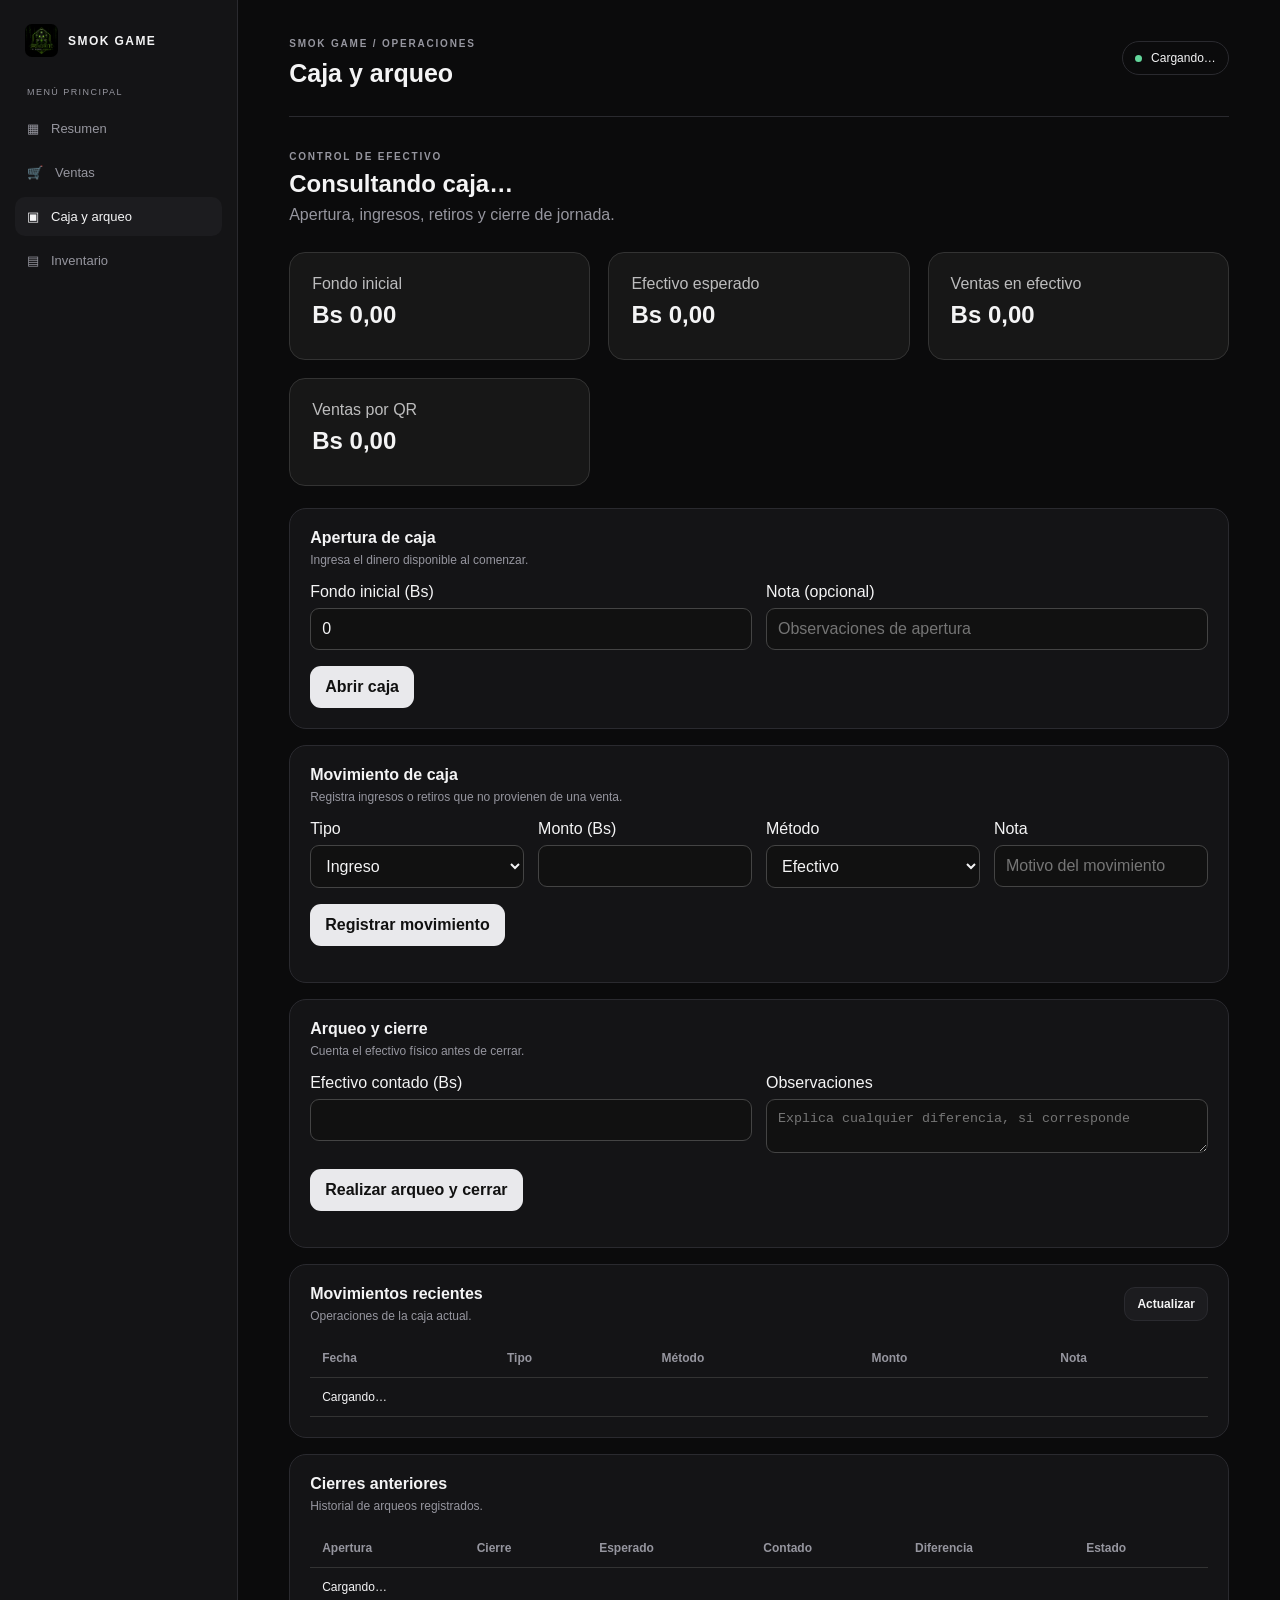
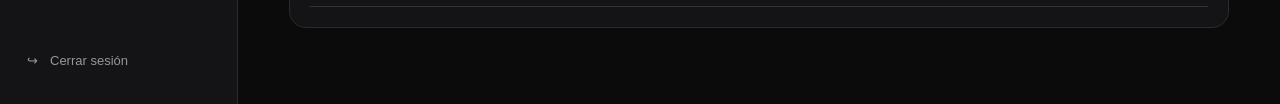
==== cash.html @ 25da23e9 "Add cash management interface in cash.html This file contains the HTML structure for the cash manage" ====
<!doctype html>
<html lang="es">
<head>
  <meta charset="utf-8">
  <meta name="viewport" content="width=device-width, initial-scale=1">
  <title>Caja y arqueo · Smok Game</title>
  <link rel="stylesheet" href="assets/css/app.css">
  <style>
    .cash-grid{display:grid;grid-template-columns:repeat(auto-fit,minmax(230px,1fr));gap:18px;margin-bottom:22px}
    .cash-card{padding:22px;border:1px solid var(--border-color,#333);border-radius:16px;background:var(--panel-bg,#171717)}
    .cash-card h3{margin:0 0 10px}
    .cash-card strong{font-size:1.5rem;display:block;margin:8px 0}
    .cash-form{display:grid;grid-template-columns:repeat(auto-fit,minmax(200px,1fr));gap:14px}
    .cash-form label{display:flex;flex-direction:column;gap:7px}
    .cash-form input,.cash-form select,.cash-form textarea{width:100%;padding:11px;border-radius:9px;border:1px solid var(--border-color,#444);background:var(--input-bg,#111);color:inherit}
    .cash-actions{display:flex;gap:10px;flex-wrap:wrap;margin-top:16px}
    .cash-table{width:100%;border-collapse:collapse}
    .cash-table th,.cash-table td{text-align:left;padding:12px;border-bottom:1px solid var(--border-color,#333)}
    .cash-message{margin-top:12px}
    .cash-positive{color:#48d597}.cash-negative{color:#ff8585}
    .cash-muted{opacity:.75}
  </style>
</head>
<body>
  <div class="app-shell">
    <aside class="sidebar">
      <a class="brand" href="app.html"><img src="assets/smok-game-neon.jpg" alt=""><span>SMOK GAME</span></a>
      <div class="sidebar-label">MENÚ PRINCIPAL</div>
      <nav id="cash-nav">
        <a href="app.html">▦ <span>Resumen</span></a>
        <a href="sales.html">🛒 <span>Ventas</span></a>
        <a href="cash.html" class="active">▣ <span>Caja y arqueo</span></a>
        <a href="inventory.html">▤ <span>Inventario</span></a>
      </nav>
      <div class="sidebar-bottom">
        <button id="cash-logout" class="nav-button">↪ <span>Cerrar sesión</span></button>
      </div>
    </aside>

    <main class="main-content">
      <header class="topbar">
        <div><p class="eyebrow">SMOK GAME / OPERACIONES</p><h1>Caja y arqueo</h1></div>
        <div class="user-chip"><span class="status-dot"></span><span id="cash-user">Cargando…</span></div>
      </header>

      <section class="content-section">
        <div class="welcome">
          <div><p class="eyebrow">CONTROL DE EFECTIVO</p><h2 id="cash-status-title">Consultando caja…</h2><p class="muted">Apertura, ingresos, retiros y cierre de jornada.</p></div>
        </div>

        <div class="cash-grid">
          <article class="cash-card"><span class="cash-muted">Fondo inicial</span><strong id="cash-opening">Bs 0,00</strong></article>
          <article class="cash-card"><span class="cash-muted">Efectivo esperado</span><strong id="cash-expected">Bs 0,00</strong></article>
          <article class="cash-card"><span class="cash-muted">Ventas en efectivo</span><strong id="cash-sales">Bs 0,00</strong></article>
          <article class="cash-card"><span class="cash-muted">Ventas por QR</span><strong id="cash-qr">Bs 0,00</strong></article>
        </div>

        <article class="panel">
          <div class="panel-heading"><div><h3>Apertura de caja</h3><p class="muted">Ingresa el dinero disponible al comenzar.</p></div></div>
          <form id="cash-open-form">
            <div class="cash-form">
              <label>Fondo inicial (Bs)<input id="opening-amount" type="number" min="0" step="0.01" value="0" required></label>
              <label>Nota (opcional)<input id="opening-note" maxlength="250" placeholder="Observaciones de apertura"></label>
            </div>
            <div class="cash-actions"><button class="primary-btn" type="submit" id="cash-open-btn">Abrir caja</button></div>
          </form>
        </article>

        <article class="panel">
          <div class="panel-heading"><div><h3>Movimiento de caja</h3><p class="muted">Registra ingresos o retiros que no provienen de una venta.</p></div></div>
          <form id="cash-movement-form">
            <div class="cash-form">
              <label>Tipo<select id="movement-type"><option value="income">Ingreso</option><option value="withdrawal">Retiro</option></select></label>
              <label>Monto (Bs)<input id="movement-amount" type="number" min="0.01" step="0.01" required></label>
              <label>Método<select id="movement-method"><option value="efectivo">Efectivo</option><option value="qr">QR</option></select></label>
              <label>Nota<input id="movement-note" maxlength="250" placeholder="Motivo del movimiento" required></label>
            </div>
            <div class="cash-actions"><button class="primary-btn" type="submit" id="cash-movement-btn">Registrar movimiento</button></div>
          </form>
          <p id="cash-movement-message" class="cash-message"></p>
        </article>

        <article class="panel">
          <div class="panel-heading"><div><h3>Arqueo y cierre</h3><p class="muted">Cuenta el efectivo físico antes de cerrar.</p></div></div>
          <form id="cash-close-form">
            <div class="cash-form">
              <label>Efectivo contado (Bs)<input id="counted-cash" type="number" min="0" step="0.01" required></label>
              <label>Observaciones<textarea id="close-note" rows="2" maxlength="500" placeholder="Explica cualquier diferencia, si corresponde"></textarea></label>
            </div>
            <div class="cash-actions"><button class="primary-btn" type="submit" id="cash-close-btn">Realizar arqueo y cerrar</button></div>
          </form>
          <p id="cash-close-message" class="cash-message"></p>
        </article>

        <article class="panel">
          <div class="panel-heading"><div><h3>Movimientos recientes</h3><p class="muted">Operaciones de la caja actual.</p></div><button id="cash-refresh" class="secondary-btn compact" type="button">Actualizar</button></div>
          <div class="table-wrap"><table class="cash-table"><thead><tr><th>Fecha</th><th>Tipo</th><th>Método</th><th>Monto</th><th>Nota</th></tr></thead><tbody id="cash-movements"><tr><td colspan="5">Cargando…</td></tr></tbody></table></div>
        </article>

        <article class="panel">
          <div class="panel-heading"><div><h3>Cierres anteriores</h3><p class="muted">Historial de arqueos registrados.</p></div></div>
          <div class="table-wrap"><table class="cash-table"><thead><tr><th>Apertura</th><th>Cierre</th><th>Esperado</th><th>Contado</th><th>Diferencia</th><th>Estado</th></tr></thead><tbody id="cash-closures"><tr><td colspan="6">Cargando…</td></tr></tbody></table></div>
        </article>
      </section>
    </main>
  </div>
  <script type="module" src="assets/js/cash.js"></script>
</body>
</html>
---- assets/css/app.css ----
:root{--bg:#0b0b0c;--surface:#141416;--surface2:#1c1c1f;--text:#f4f4f5;--muted:#96969f;--border:#2a2a2f;--accent:#e9e9ec;--accent-text:#111;--good:#63d69b;--danger:#ff7777;--shadow:0 18px 55px #0005;font-family:Inter,-apple-system,BlinkMacSystemFont,"Segoe UI",sans-serif;color:var(--text);background:var(--bg);font-synthesis:none}
:root[data-theme="tierra"]{--bg:#19130e;--surface:#251c15;--surface2:#34271d;--text:#f6eee5;--muted:#b9a895;--border:#4b3929;--accent:#d4a779;--accent-text:#1b130d}
:root[data-theme="carbon"]{--bg:#090909;--surface:#141416;--surface2:#202023;--text:#f4f4f5;--muted:#96969f;--border:#2a2a2f;--accent:#e9e9ec;--accent-text:#111}
:root[data-theme="rosa"]{--bg:#1b1017;--surface:#281822;--surface2:#392333;--text:#fff0f7;--muted:#c3a4b4;--border:#503044;--accent:#f0a8cb;--accent-text:#29101d}
:root[data-theme="bosque"]{--bg:#0c1711;--surface:#14231a;--surface2:#1e3225;--text:#eef8f0;--muted:#9db5a4;--border:#2b4935;--accent:#9ad0a5;--accent-text:#102016}
:root[data-theme="oceano"]{--bg:#0b141c;--surface:#13212c;--surface2:#1b3040;--text:#edf7ff;--muted:#9eb8ca;--border:#294658;--accent:#80d4ed;--accent-text:#09202a}
:root[data-theme="nieve"]{--bg:#f3f5f7;--surface:#fff;--surface2:#e9edf1;--text:#20242a;--muted:#68717d;--border:#d7dde4;--accent:#20242a;--accent-text:#fff;--shadow:0 18px 55px #18212c12}
*{box-sizing:border-box}body{margin:0;min-height:100vh;background:var(--bg);color:var(--text)}button,input,select{font:inherit}button,a{-webkit-tap-highlight-color:transparent}a{color:inherit;text-decoration:none}.hidden{display:none!important}.muted{color:var(--muted)}.small{font-size:12px}.eyebrow{font-size:10px;letter-spacing:.18em;color:var(--muted);font-weight:750}.error{color:var(--danger);font-size:13px;min-height:16px}
.splash-body{display:grid;place-items:center;overflow:hidden}.splash{text-align:center;animation:appear 1.1s cubic-bezier(.2,.8,.2,1) both}.splash-logo{width:88px;height:88px;animation:grow 1.3s cubic-bezier(.2,.8,.2,1) both}.splash-caption{font-size:11px;letter-spacing:.36em;color:#aaa;margin-top:20px}@keyframes grow{0%{transform:scale(.25);opacity:0}65%{opacity:1}100%{transform:scale(1)}}@keyframes appear{from{opacity:0}to{opacity:1}}
.login-body{display:grid;place-items:center;padding:24px;background:radial-gradient(ellipse at top,#202024 0,var(--bg) 58%)}.login-card{width:min(100%,390px);padding:38px;border:1px solid var(--border);border-radius:24px;background:var(--surface);box-shadow:var(--shadow)}.login-logo{display:block;width:62px;height:62px;margin:0 auto 22px}.login-card .eyebrow,.login-card h1{text-align:center}.login-card h1{font-size:27px;margin:10px 0 28px}.login-card label,.cart-footer label,.user-form label{display:block;font-size:12px;color:var(--muted);margin:15px 0 8px}.login-card input,.user-form input,.cart-footer input,.cart-footer select,.search-input{width:100%;border:1px solid var(--border);background:var(--bg);color:var(--text);border-radius:11px;padding:13px 14px;outline:none}.login-card input:focus,.user-form input:focus,.search-input:focus{border-color:var(--accent)}.primary-btn,.secondary-btn,.icon-button{border:0;border-radius:11px;padding:12px 15px;cursor:pointer;font-weight:700}.primary-btn{background:var(--accent);color:var(--accent-text)}.primary-btn:hover{filter:brightness(1.08)}.login-card .primary-btn{width:100%;margin-top:10px}.secondary-btn{background:var(--surface2);color:var(--text);border:1px solid var(--border)}.compact{padding:9px 12px;font-size:12px}
.app-shell{display:flex;min-height:100vh}.sidebar{width:238px;flex:0 0 238px;background:var(--surface);border-right:1px solid var(--border);padding:24px 15px;display:flex;flex-direction:column}.brand{display:flex;align-items:center;gap:10px;font-size:12px;font-weight:850;letter-spacing:.12em;padding:0 10px 30px}.brand img{width:33px;height:33px}.sidebar-label{font-size:9px;color:var(--muted);letter-spacing:.16em;padding:0 12px 12px}.sidebar nav,.sidebar-bottom{display:grid;gap:5px}.sidebar nav a,.sidebar-bottom a,.nav-button{display:flex;align-items:center;gap:12px;padding:12px;border-radius:10px;color:var(--muted);font-size:13px;text-align:left}.sidebar nav a.active,.sidebar nav a:hover,.sidebar-bottom a:hover,.nav-button:hover{background:var(--surface2);color:var(--text)}.sidebar-bottom{margin-top:auto}.nav-button{background:none;border:0;cursor:pointer}.main-content{flex:1;min-width:0;padding:28px clamp(18px,4vw,54px) 60px}.topbar{display:flex;justify-content:space-between;align-items:center;gap:20px;padding-bottom:28px;border-bottom:1px solid var(--border)}.topbar h1{font-size:25px;margin:7px 0 0}.user-chip{display:flex;align-items:center;gap:9px;padding:9px 12px;border:1px solid var(--border);border-radius:999px;font-size:12px}.status-dot{width:7px;height:7px;border-radius:50%;background:var(--good)}.content-section{padding-top:28px}.welcome{display:flex;align-items:center;justify-content:space-between;gap:20px;margin-bottom:22px}.welcome h2{font-size:24px;margin:8px 0}.welcome p{margin:6px 0}.badge{font-size:10px;font-weight:800;letter-spacing:.06em;border:1px solid var(--border);background:var(--surface2);border-radius:999px;padding:8px 10px;color:var(--muted)}.metric-grid{display:grid;grid-template-columns:repeat(4,minmax(0,1fr));gap:14px;margin-bottom:18px}.metric-card,.panel{background:var(--surface);border:1px solid var(--border);border-radius:17px;padding:20px}.metric-card span,.metric-card small{display:block;color:var(--muted);font-size:12px}.metric-card strong{display:block;font-size:24px;margin:16px 0 9px;letter-spacing:-.04em}.metric-card small{font-size:10px}.panel{margin-bottom:16px}.panel-heading{display:flex;align-items:center;justify-content:space-between;gap:15px;margin-bottom:16px}.panel-heading h3,.panel-heading h2{margin:0;font-size:16px}.panel-heading p{font-size:12px;margin:6px 0 0}.text-link{font-size:12px;color:var(--accent)}.empty-state{padding:30px 12px;text-align:center;color:var(--muted);font-size:13px}.theme-grid{display:grid;grid-template-columns:repeat(6,minmax(0,1fr));gap:10px}.theme-option{display:grid;justify-items:center;gap:10px;background:var(--surface2);color:var(--text);border:1px solid var(--border);border-radius:12px;padding:14px 8px;cursor:pointer;font-size:12px}.theme-option.selected{outline:2px solid var(--accent)}.swatch{width:32px;height:32px;border-radius:50%;display:block;border:1px solid #ffffff30}.swatch.tierra{background:linear-gradient(135deg,#d4a779,#4b3929)}.swatch.carbon{background:linear-gradient(135deg,#e9e9ec,#090909)}.swatch.rosa{background:linear-gradient(135deg,#f0a8cb,#503044)}.swatch.bosque{background:linear-gradient(135deg,#9ad0a5,#14231a)}.swatch.oceano{background:linear-gradient(135deg,#80d4ed,#13212c)}.swatch.nieve{background:linear-gradient(135deg,#fff,#d7dde4)}.table-wrap{overflow:auto}table{width:100%;border-collapse:collapse;font-size:12px}th,td{text-align:left;padding:12px;border-bottom:1px solid var(--border)}th{color:var(--muted);font-weight:600}.user-form{border-top:1px solid var(--border);padding-top:22px;margin-top:20px}.user-form h3{margin:0 0 15px}.permission-grid{display:grid;grid-template-columns:repeat(2,minmax(0,1fr));gap:8px;margin:18px 0}.permission-item{display:flex;align-items:flex-start;gap:9px;border:1px solid var(--border);border-radius:9px;padding:10px;font-size:12px}.permission-item input{width:auto;margin:2px 0 0}.form-actions{display:flex;justify-content:flex-end;gap:10px;margin-top:18px}
.sales-body{min-height:100vh}.sales-header{height:70px;border-bottom:1px solid var(--border);background:var(--surface);display:flex;align-items:center;justify-content:space-between;padding:0 clamp(16px,4vw,48px);gap:16px}.sales-header .brand{padding:0}.sales-header .brand small{font-size:9px;color:var(--muted);letter-spacing:.08em}.sales-user{display:flex;align-items:center;gap:12px;font-size:12px;color:var(--muted)}.sales-layout{display:grid;grid-template-columns:minmax(0,1fr) 360px;gap:24px;padding:28px clamp(16px,4vw,48px);max-width:1600px;margin:auto}.sales-heading{display:flex;align-items:center;justify-content:space-between;gap:12px;margin-bottom:24px}.sales-heading h1{font-size:27px;margin:8px 0}.search-label{display:block;font-size:12px;color:var(--muted);margin-bottom:8px}.product-grid{display:grid;grid-template-columns:repeat(auto-fill,minmax(170px,1fr));gap:12px;margin-top:16px}.product-card{border:1px solid var(--border);background:var(--surface);border-radius:14px;padding:16px;cursor:pointer;text-align:left;color:var(--text);min-height:120px}.product-card:hover{border-color:var(--accent)}.product-card strong{display:block;font-size:13px;margin-bottom:10px}.product-card span{display:block;font-size:11px;color:var(--muted)}.product-card b{display:block;margin-top:15px;font-size:15px}.cart-panel{position:sticky;top:18px;align-self:start;display:flex;flex-direction:column;min-height:calc(100vh - 106px);background:var(--surface);border:1px solid var(--border);border-radius:18px;padding:18px}.icon-button{background:var(--surface2);color:var(--text);font-size:21px;padding:4px 11px}.cart-items{flex:1;min-height:150px}.cart-item{display:grid;grid-template-columns:1fr auto;gap:8px;padding:12px 0;border-bottom:1px solid var(--border);font-size:12px}.cart-item small{display:block;color:var(--muted);margin-top:4px}.quantity-controls{display:flex;align-items:center;gap:7px;margin-top:8px}.quantity-controls button{background:var(--surface2);color:var(--text);border:1px solid var(--border);border-radius:6px;padding:3px 8px;cursor:pointer}.cart-footer{border-top:1px solid var(--border);padding-top:16px}.total-line{display:flex;align-items:center;justify-content:space-between;gap:10px;margin:10px 0 18px}.total-line strong{font-size:20px}.checkout-btn{width:100%;margin-top:16px;padding:15px}.sales-body .cart-footer label{margin-top:12px}
@media(max-width:1050px){.metric-grid{grid-template-columns:repeat(2,minmax(0,1fr))}.sales-layout{grid-template-columns:minmax(0,1fr) 320px}.theme-grid{grid-template-columns:repeat(3,minmax(0,1fr))}}
@media(max-width:760px){.sidebar{width:65px;flex-basis:65px;padding:18px 7px}.brand{padding:0 8px 24px}.brand span,.sidebar-label,.sidebar nav span,.sidebar-bottom span{display:none}.sidebar nav a,.sidebar-bottom a,.nav-button{justify-content:center;padding:13px 4px}.main-content{padding:20px 14px}.topbar{align-items:flex-start}.topbar h1{font-size:21px}.user-chip{max-width:130px;overflow:hidden}.metric-grid{gap:9px}.metric-card{padding:14px}.metric-card strong{font-size:20px}.sales-layout{display:flex;flex-direction:column;padding:18px 12px}.cart-panel{position:static;min-height:unset}.sales-header{padding:0 12px}.sales-header .brand span{font-size:10px}.sales-header .brand small{display:none}.sales-user{gap:7px}.sales-user .secondary-btn{font-size:10px;padding:8px}.permission-grid{grid-template-columns:1fr}.theme-grid{grid-template-columns:repeat(3,minmax(0,1fr))}}


/* Identidad Smok Game: negro + verde neón */
:root{--smok-neon:#8cff00;--smok-neon-soft:#b7ff42}
.splash-body{background:#020302}
.splash-logo{width:min(72vw,360px);height:auto;max-height:62vh;object-fit:contain;border-radius:8px;filter:drop-shadow(0 0 10px #70ff004d) drop-shadow(0 0 28px #72ff0033)}
.splash-caption{color:var(--smok-neon);text-shadow:0 0 12px #7cff0080;letter-spacing:.42em}
.login-body{background:radial-gradient(ellipse at 50% 15%,#102000 0,#050805 38%,#020302 75%)}
.login-card{border-color:#33530f;box-shadow:0 0 0 1px #8cff0010,0 0 35px #70ff0015,0 18px 55px #0009}
.login-logo{width:150px;height:150px;object-fit:cover;border-radius:14px;box-shadow:0 0 20px #78ff0033}
.login-card .eyebrow{color:#a0d66a}
.login-card input:focus{border-color:var(--smok-neon);box-shadow:0 0 0 3px #8cff0018}
.login-card .primary-btn{background:var(--smok-neon);color:#101800;box-shadow:0 0 18px #8cff0030}
.login-card .primary-btn:hover{box-shadow:0 0 25px #8cff0060}
.brand img{object-fit:cover;border-radius:7px}
.sales-header .brand img{width:36px;height:36px}

/* Logo propio de la pantalla inicial; el logo Smok Game del login permanece igual */
.splash-logo{width:min(82vw,560px);height:auto;max-height:76vh;object-fit:contain;border-radius:0;filter:drop-shadow(0 0 14px #70ff0040) drop-shadow(0 0 36px #72ff0028)}

/* Logo transparente del usuario para el splash sobre fondo negro */
.splash-body{background:#000}
.splash-logo{display:block;width:min(86vw,760px);height:auto;max-height:78vh;object-fit:contain;border-radius:0;filter:drop-shadow(0 0 12px #8cff0020);background:transparent}

/* Ajuste solicitado: logo inicial más pequeño y sin rótulo adicional */
.splash-logo{width:min(48vw,320px);max-height:48vh;object-fit:contain}
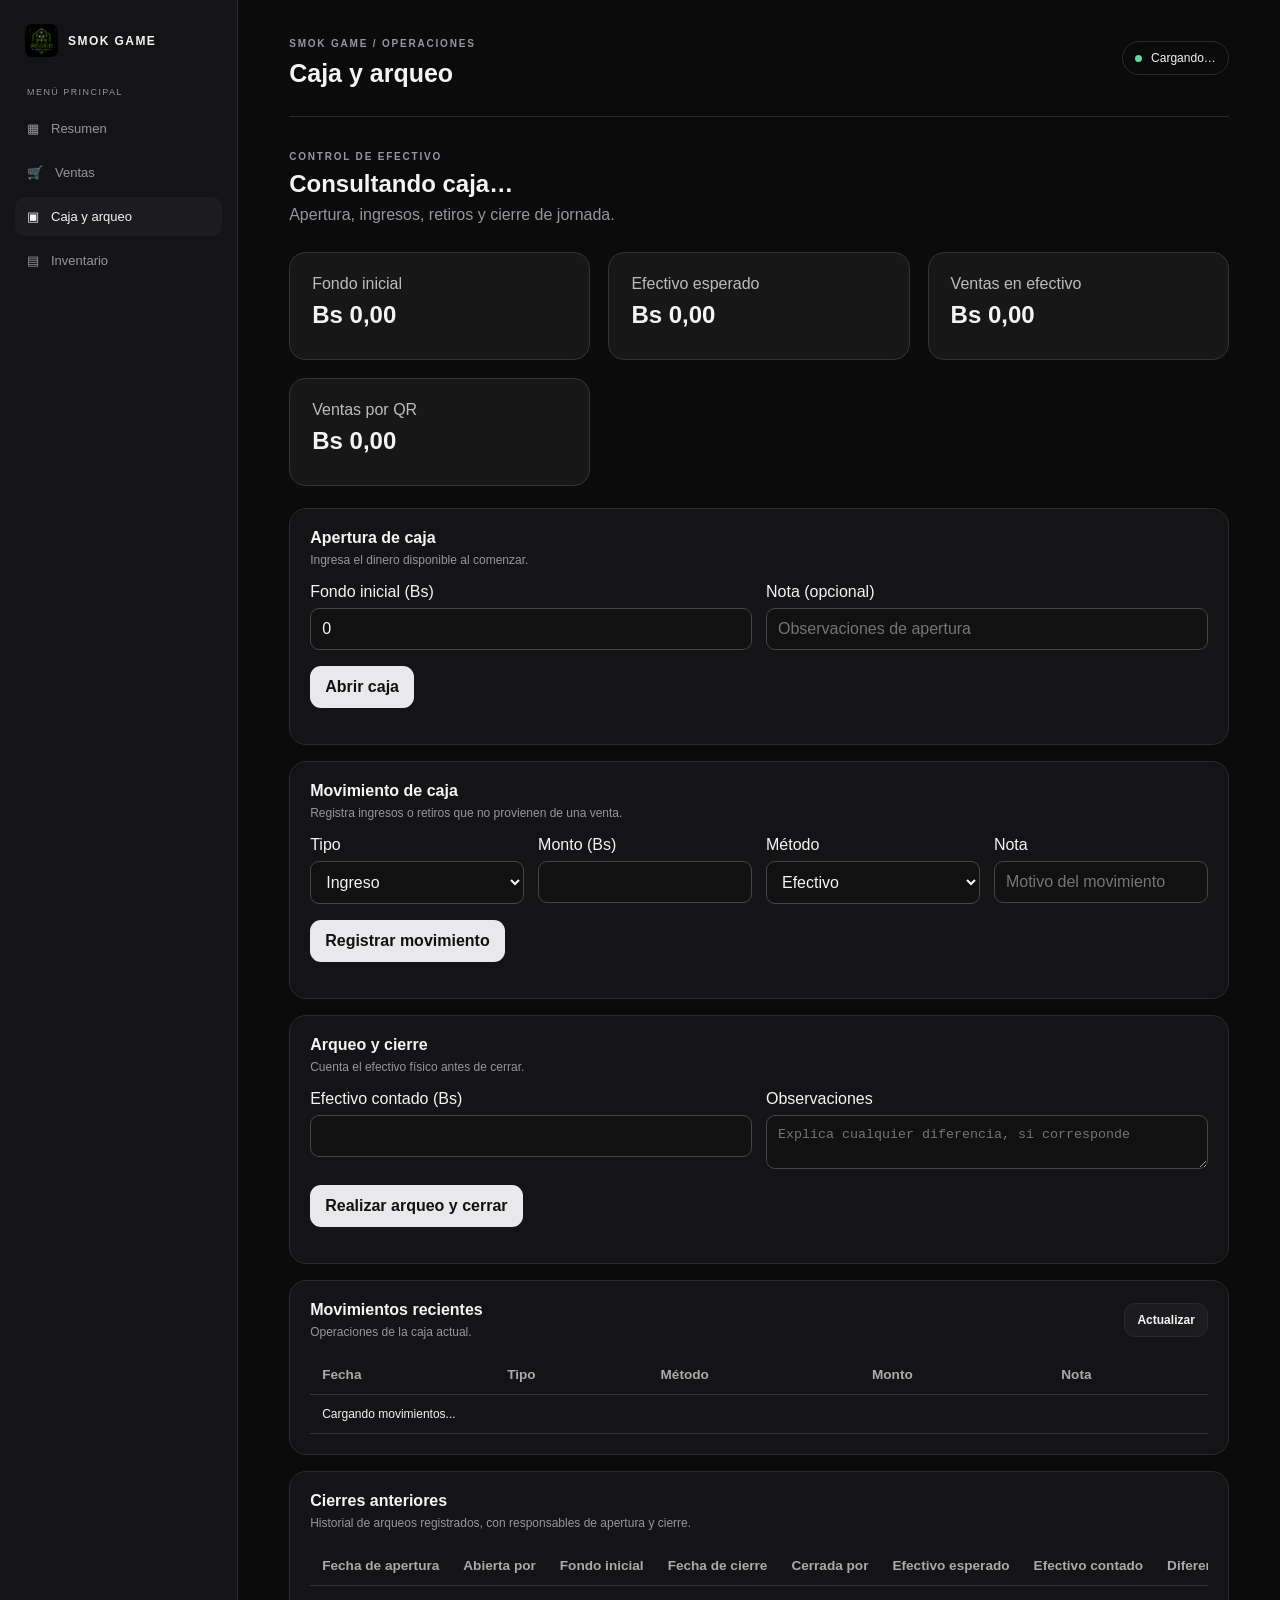
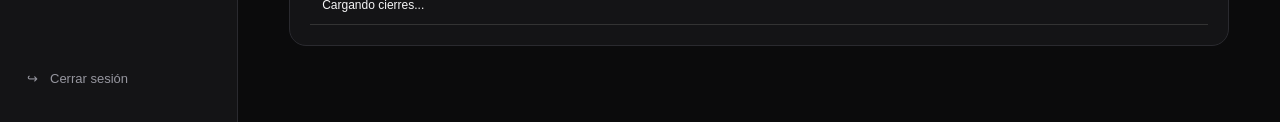
==== commit b6cfd9c6: "Update cash.html" ====
--- a/cash.html
+++ b/cash.html
@@ -1,4 +1,3 @@
-<!doctype html>
 <html lang="es">
 <head>
   <meta charset="utf-8">
@@ -6,103 +5,332 @@
   <title>Caja y arqueo · Smok Game</title>
   <link rel="stylesheet" href="assets/css/app.css">
   <style>
-    .cash-grid{display:grid;grid-template-columns:repeat(auto-fit,minmax(230px,1fr));gap:18px;margin-bottom:22px}
-    .cash-card{padding:22px;border:1px solid var(--border-color,#333);border-radius:16px;background:var(--panel-bg,#171717)}
-    .cash-card h3{margin:0 0 10px}
-    .cash-card strong{font-size:1.5rem;display:block;margin:8px 0}
-    .cash-form{display:grid;grid-template-columns:repeat(auto-fit,minmax(200px,1fr));gap:14px}
-    .cash-form label{display:flex;flex-direction:column;gap:7px}
-    .cash-form input,.cash-form select,.cash-form textarea{width:100%;padding:11px;border-radius:9px;border:1px solid var(--border-color,#444);background:var(--input-bg,#111);color:inherit}
-    .cash-actions{display:flex;gap:10px;flex-wrap:wrap;margin-top:16px}
-    .cash-table{width:100%;border-collapse:collapse}
-    .cash-table th,.cash-table td{text-align:left;padding:12px;border-bottom:1px solid var(--border-color,#333)}
-    .cash-message{margin-top:12px}
-    .cash-positive{color:#48d597}.cash-negative{color:#ff8585}
-    .cash-muted{opacity:.75}
+    .cash-grid {
+      display: grid;
+      grid-template-columns: repeat(auto-fit, minmax(230px, 1fr));
+      gap: 18px;
+      margin-bottom: 22px;
+    }
+
+    .cash-card {
+      padding: 22px;
+      border: 1px solid var(--border-color, #333);
+      border-radius: 16px;
+      background: var(--panel-bg, #171717);
+    }
+
+    .cash-card h3 { margin: 0 0 10px; }
+    .cash-card strong { font-size: 1.5rem; display: block; margin: 8px 0; }
+
+    .cash-form {
+      display: grid;
+      grid-template-columns: repeat(auto-fit, minmax(200px, 1fr));
+      gap: 14px;
+    }
+
+    .cash-form label {
+      display: flex;
+      flex-direction: column;
+      gap: 7px;
+    }
+
+    .cash-form input,
+    .cash-form select,
+    .cash-form textarea {
+      width: 100%;
+      padding: 11px;
+      border-radius: 9px;
+      border: 1px solid var(--border-color, #444);
+      background: var(--input-bg, #111);
+      color: inherit;
+    }
+
+    .cash-actions {
+      display: flex;
+      gap: 10px;
+      flex-wrap: wrap;
+      margin-top: 16px;
+    }
+
+    .cash-table {
+      width: 100%;
+      border-collapse: collapse;
+    }
+
+    .cash-table th,
+    .cash-table td {
+      text-align: left;
+      padding: 12px;
+      border-bottom: 1px solid var(--border-color, #333);
+      white-space: nowrap;
+    }
+
+    .cash-table th {
+      font-size: 0.85rem;
+      color: var(--text-muted, #aaa);
+    }
+
+    .cash-message { margin-top: 12px; }
+    .cash-positive { color: #48d597; }
+    .cash-negative { color: #ff8585; }
+    .cash-muted { opacity: 0.75; }
+
+    .cash-table-wrap {
+      width: 100%;
+      overflow-x: auto;
+    }
+
+    @media (max-width: 600px) {
+      .cash-card { padding: 16px; }
+      .cash-card strong { font-size: 1.3rem; }
+      .cash-table th,
+      .cash-table td { padding: 10px; }
+    }
   </style>
 </head>
 <body>
   <div class="app-shell">
     <aside class="sidebar">
-      <a class="brand" href="app.html"><img src="assets/smok-game-neon.jpg" alt=""><span>SMOK GAME</span></a>
-      <div class="sidebar-label">MENÚ PRINCIPAL</div>
-      <nav id="cash-nav">
-        <a href="app.html">▦ <span>Resumen</span></a>
-        <a href="sales.html">🛒 <span>Ventas</span></a>
-        <a href="cash.html" class="active">▣ <span>Caja y arqueo</span></a>
-        <a href="inventory.html">▤ <span>Inventario</span></a>
-      </nav>
-      <div class="sidebar-bottom">
-        <button id="cash-logout" class="nav-button">↪ <span>Cerrar sesión</span></button>
-      </div>
-    </aside>
-
-    <main class="main-content">
-      <header class="topbar">
-        <div><p class="eyebrow">SMOK GAME / OPERACIONES</p><h1>Caja y arqueo</h1></div>
-        <div class="user-chip"><span class="status-dot"></span><span id="cash-user">Cargando…</span></div>
-      </header>
-
-      <section class="content-section">
-        <div class="welcome">
-          <div><p class="eyebrow">CONTROL DE EFECTIVO</p><h2 id="cash-status-title">Consultando caja…</h2><p class="muted">Apertura, ingresos, retiros y cierre de jornada.</p></div>
-        </div>
-
-        <div class="cash-grid">
-          <article class="cash-card"><span class="cash-muted">Fondo inicial</span><strong id="cash-opening">Bs 0,00</strong></article>
-          <article class="cash-card"><span class="cash-muted">Efectivo esperado</span><strong id="cash-expected">Bs 0,00</strong></article>
-          <article class="cash-card"><span class="cash-muted">Ventas en efectivo</span><strong id="cash-sales">Bs 0,00</strong></article>
-          <article class="cash-card"><span class="cash-muted">Ventas por QR</span><strong id="cash-qr">Bs 0,00</strong></article>
-        </div>
-
-        <article class="panel">
-          <div class="panel-heading"><div><h3>Apertura de caja</h3><p class="muted">Ingresa el dinero disponible al comenzar.</p></div></div>
-          <form id="cash-open-form">
-            <div class="cash-form">
-              <label>Fondo inicial (Bs)<input id="opening-amount" type="number" min="0" step="0.01" value="0" required></label>
-              <label>Nota (opcional)<input id="opening-note" maxlength="250" placeholder="Observaciones de apertura"></label>
-            </div>
-            <div class="cash-actions"><button class="primary-btn" type="submit" id="cash-open-btn">Abrir caja</button></div>
-          </form>
-        </article>
-
-        <article class="panel">
-          <div class="panel-heading"><div><h3>Movimiento de caja</h3><p class="muted">Registra ingresos o retiros que no provienen de una venta.</p></div></div>
-          <form id="cash-movement-form">
-            <div class="cash-form">
-              <label>Tipo<select id="movement-type"><option value="income">Ingreso</option><option value="withdrawal">Retiro</option></select></label>
-              <label>Monto (Bs)<input id="movement-amount" type="number" min="0.01" step="0.01" required></label>
-              <label>Método<select id="movement-method"><option value="efectivo">Efectivo</option><option value="qr">QR</option></select></label>
-              <label>Nota<input id="movement-note" maxlength="250" placeholder="Motivo del movimiento" required></label>
-            </div>
-            <div class="cash-actions"><button class="primary-btn" type="submit" id="cash-movement-btn">Registrar movimiento</button></div>
-          </form>
-          <p id="cash-movement-message" class="cash-message"></p>
-        </article>
-
-        <article class="panel">
-          <div class="panel-heading"><div><h3>Arqueo y cierre</h3><p class="muted">Cuenta el efectivo físico antes de cerrar.</p></div></div>
-          <form id="cash-close-form">
-            <div class="cash-form">
-              <label>Efectivo contado (Bs)<input id="counted-cash" type="number" min="0" step="0.01" required></label>
-              <label>Observaciones<textarea id="close-note" rows="2" maxlength="500" placeholder="Explica cualquier diferencia, si corresponde"></textarea></label>
-            </div>
-            <div class="cash-actions"><button class="primary-btn" type="submit" id="cash-close-btn">Realizar arqueo y cerrar</button></div>
-          </form>
-          <p id="cash-close-message" class="cash-message"></p>
-        </article>
-
-        <article class="panel">
-          <div class="panel-heading"><div><h3>Movimientos recientes</h3><p class="muted">Operaciones de la caja actual.</p></div><button id="cash-refresh" class="secondary-btn compact" type="button">Actualizar</button></div>
-          <div class="table-wrap"><table class="cash-table"><thead><tr><th>Fecha</th><th>Tipo</th><th>Método</th><th>Monto</th><th>Nota</th></tr></thead><tbody id="cash-movements"><tr><td colspan="5">Cargando…</td></tr></tbody></table></div>
-        </article>
-
-        <article class="panel">
-          <div class="panel-heading"><div><h3>Cierres anteriores</h3><p class="muted">Historial de arqueos registrados.</p></div></div>
-          <div class="table-wrap"><table class="cash-table"><thead><tr><th>Apertura</th><th>Cierre</th><th>Esperado</th><th>Contado</th><th>Diferencia</th><th>Estado</th></tr></thead><tbody id="cash-closures"><tr><td colspan="6">Cargando…</td></tr></tbody></table></div>
-        </article>
-      </section>
-    </main>
+      <a class="brand" href="app.html">
+        <img src="assets/smok-game-neon.jpg" alt="">
+        <span>SMOK GAME</span>
+      </a>
+  <div class="sidebar-label">MENÚ PRINCIPAL</div>
+
+  <nav id="cash-nav">
+    <a href="app.html">▦ <span>Resumen</span></a>
+    <a href="sales.html">🛒 <span>Ventas</span></a>
+    <a href="cash.html" class="active">▣ <span>Caja y arqueo</span></a>
+    <a href="inventory.html">▤ <span>Inventario</span></a>
+  </nav>
+
+  <div class="sidebar-bottom">
+    <button id="cash-logout" class="nav-button" type="button">
+      ↪ <span>Cerrar sesión</span>
+    </button>
+  </div>
+</aside>
+
+<main class="main-content">
+  <header class="topbar">
+    <div>
+      <p class="eyebrow">SMOK GAME / OPERACIONES</p>
+      <h1>Caja y arqueo</h1>
+    </div>
+
+    <div class="user-chip">
+      <span class="status-dot"></span>
+      <span id="cash-user">Cargando…</span>
+    </div>
+  </header>
+
+  <section class="content-section">
+    <div class="welcome">
+      <div>
+        <p class="eyebrow">CONTROL DE EFECTIVO</p>
+        <h2 id="cash-status-title">Consultando caja…</h2>
+        <p class="muted">Apertura, ingresos, retiros y cierre de jornada.</p>
+      </div>
+    </div>
+
+    <!-- Resumen de caja -->
+    <div class="cash-grid">
+      <article class="cash-card">
+        <span class="cash-muted">Fondo inicial</span>
+        <strong id="cash-opening">Bs 0,00</strong>
+      </article>
+
+      <article class="cash-card">
+        <span class="cash-muted">Efectivo esperado</span>
+        <strong id="cash-expected">Bs 0,00</strong>
+      </article>
+
+      <article class="cash-card">
+        <span class="cash-muted">Ventas en efectivo</span>
+        <strong id="cash-sales">Bs 0,00</strong>
+      </article>
+
+      <article class="cash-card">
+        <span class="cash-muted">Ventas por QR</span>
+        <strong id="cash-qr">Bs 0,00</strong>
+      </article>
+    </div>
+
+    <!-- Apertura -->
+    <article class="panel">
+      <div class="panel-heading">
+        <div>
+          <h3>Apertura de caja</h3>
+          <p class="muted">Ingresa el dinero disponible al comenzar.</p>
+        </div>
+      </div>
+
+      <form id="cash-open-form">
+        <div class="cash-form">
+          <label>
+            Fondo inicial (Bs)
+            <input id="opening-amount" type="number" min="0" step="0.01" value="0" required>
+          </label>
+
+          <label>
+            Nota (opcional)
+            <input id="opening-note" maxlength="250" placeholder="Observaciones de apertura">
+          </label>
+        </div>
+
+        <div class="cash-actions">
+          <button class="primary-btn" type="submit" id="cash-open-btn">Abrir caja</button>
+        </div>
+      </form>
+    </article>
+
+    <!-- Movimientos de caja -->
+    <article class="panel">
+      <div class="panel-heading">
+        <div>
+          <h3>Movimiento de caja</h3>
+          <p class="muted">Registra ingresos o retiros que no provienen de una venta.</p>
+        </div>
+      </div>
+
+      <form id="cash-movement-form">
+        <div class="cash-form">
+          <label>
+            Tipo
+            <select id="movement-type">
+              <option value="income">Ingreso</option>
+              <option value="withdrawal">Retiro</option>
+            </select>
+          </label>
+
+          <label>
+            Monto (Bs)
+            <input id="movement-amount" type="number" min="0.01" step="0.01" required>
+          </label>
+
+          <label>
+            Método
+            <select id="movement-method">
+              <option value="efectivo">Efectivo</option>
+              <option value="qr">QR</option>
+            </select>
+          </label>
+
+          <label>
+            Nota
+            <input id="movement-note" maxlength="250" placeholder="Motivo del movimiento" required>
+          </label>
+        </div>
+
+        <div class="cash-actions">
+          <button class="primary-btn" type="submit" id="cash-movement-btn">
+            Registrar movimiento
+          </button>
+        </div>
+      </form>
+
+      <p id="cash-movement-message" class="cash-message" aria-live="polite"></p>
+    </article>
+
+    <!-- Arqueo y cierre -->
+    <article class="panel">
+      <div class="panel-heading">
+        <div>
+          <h3>Arqueo y cierre</h3>
+          <p class="muted">Cuenta el efectivo físico antes de cerrar.</p>
+        </div>
+      </div>
+
+      <form id="cash-close-form">
+        <div class="cash-form">
+          <label>
+            Efectivo contado (Bs)
+            <input id="counted-cash" type="number" min="0" step="0.01" required>
+          </label>
+
+          <label>
+            Observaciones
+            <textarea id="close-note" rows="2" maxlength="500"
+              placeholder="Explica cualquier diferencia, si corresponde"></textarea>
+          </label>
+        </div>
+
+        <div class="cash-actions">
+          <button class="primary-btn" type="submit" id="cash-close-btn">
+            Realizar arqueo y cerrar
+          </button>
+        </div>
+      </form>
+
+      <p id="cash-close-message" class="cash-message" aria-live="polite"></p>
+    </article>
+
+    <!-- Movimientos recientes -->
+    <article class="panel">
+      <div class="panel-heading">
+        <div>
+          <h3>Movimientos recientes</h3>
+          <p class="muted">Operaciones de la caja actual.</p>
+        </div>
+
+        <button id="cash-refresh" class="secondary-btn compact" type="button">
+          Actualizar
+        </button>
+      </div>
+
+      <div class="cash-table-wrap">
+        <table class="cash-table">
+          <thead>
+            <tr>
+              <th>Fecha</th>
+              <th>Tipo</th>
+              <th>Método</th>
+              <th>Monto</th>
+              <th>Nota</th>
+            </tr>
+          </thead>
+
+          <tbody id="cash-movements">
+            <tr><td colspan="5">Cargando movimientos...</td></tr>
+          </tbody>
+        </table>
+      </div>
+    </article>
+
+    <!-- Historial de cierres -->
+    <article class="panel">
+      <div class="panel-heading">
+        <div>
+          <h3>Cierres anteriores</h3>
+          <p class="muted">
+            Historial de arqueos registrados, con responsables de apertura y cierre.
+          </p>
+        </div>
+      </div>
+
+      <div class="cash-table-wrap">
+        <table class="cash-table">
+          <thead>
+            <tr>
+              <th>Fecha de apertura</th>
+              <th>Abierta por</th>
+              <th>Fondo inicial</th>
+              <th>Fecha de cierre</th>
+              <th>Cerrada por</th>
+              <th>Efectivo esperado</th>
+              <th>Efectivo contado</th>
+              <th>Diferencia</th>
+            </tr>
+          </thead>
+
+          <tbody id="cash-closures">
+            <tr><td colspan="8">Cargando cierres...</td></tr>
+          </tbody>
+        </table>
+      </div>
+    </article>
+  </section>
+</main>
   </div>
   <script type="module" src="assets/js/cash.js"></script>
 </body>
